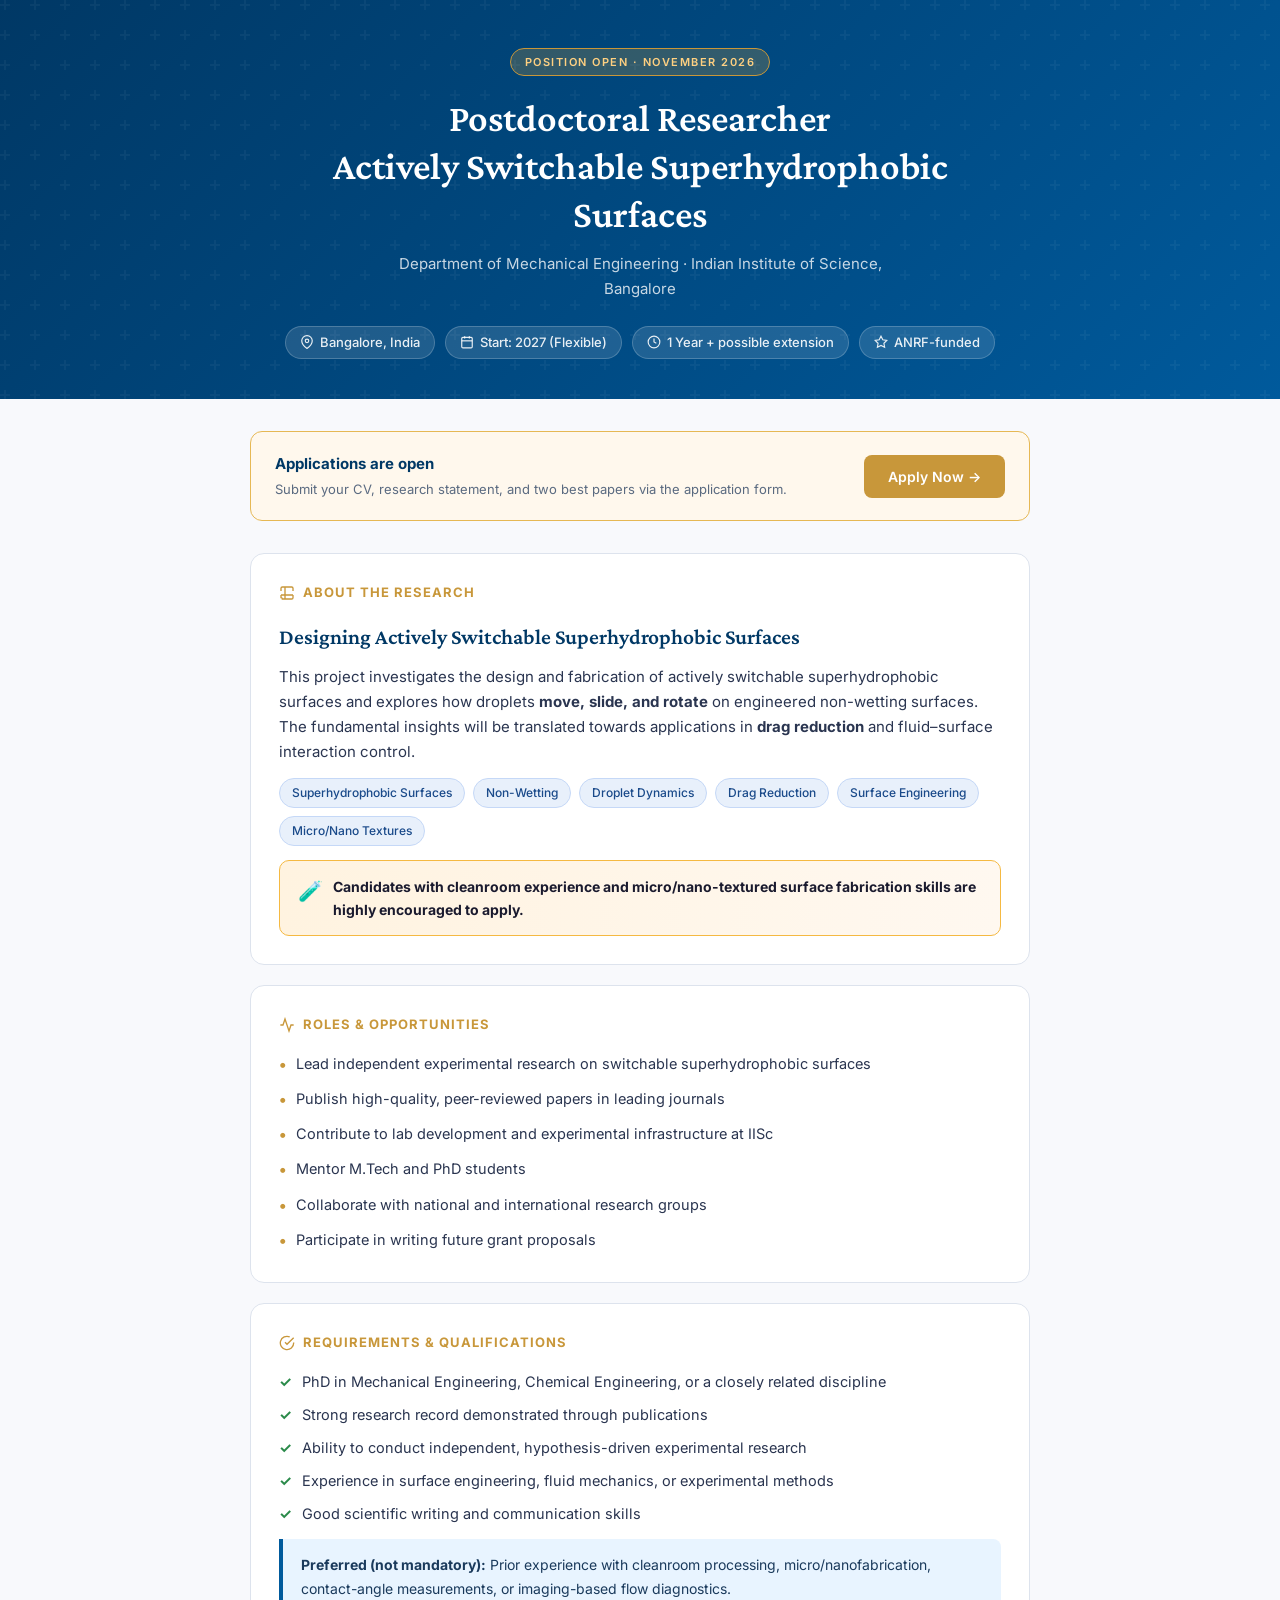
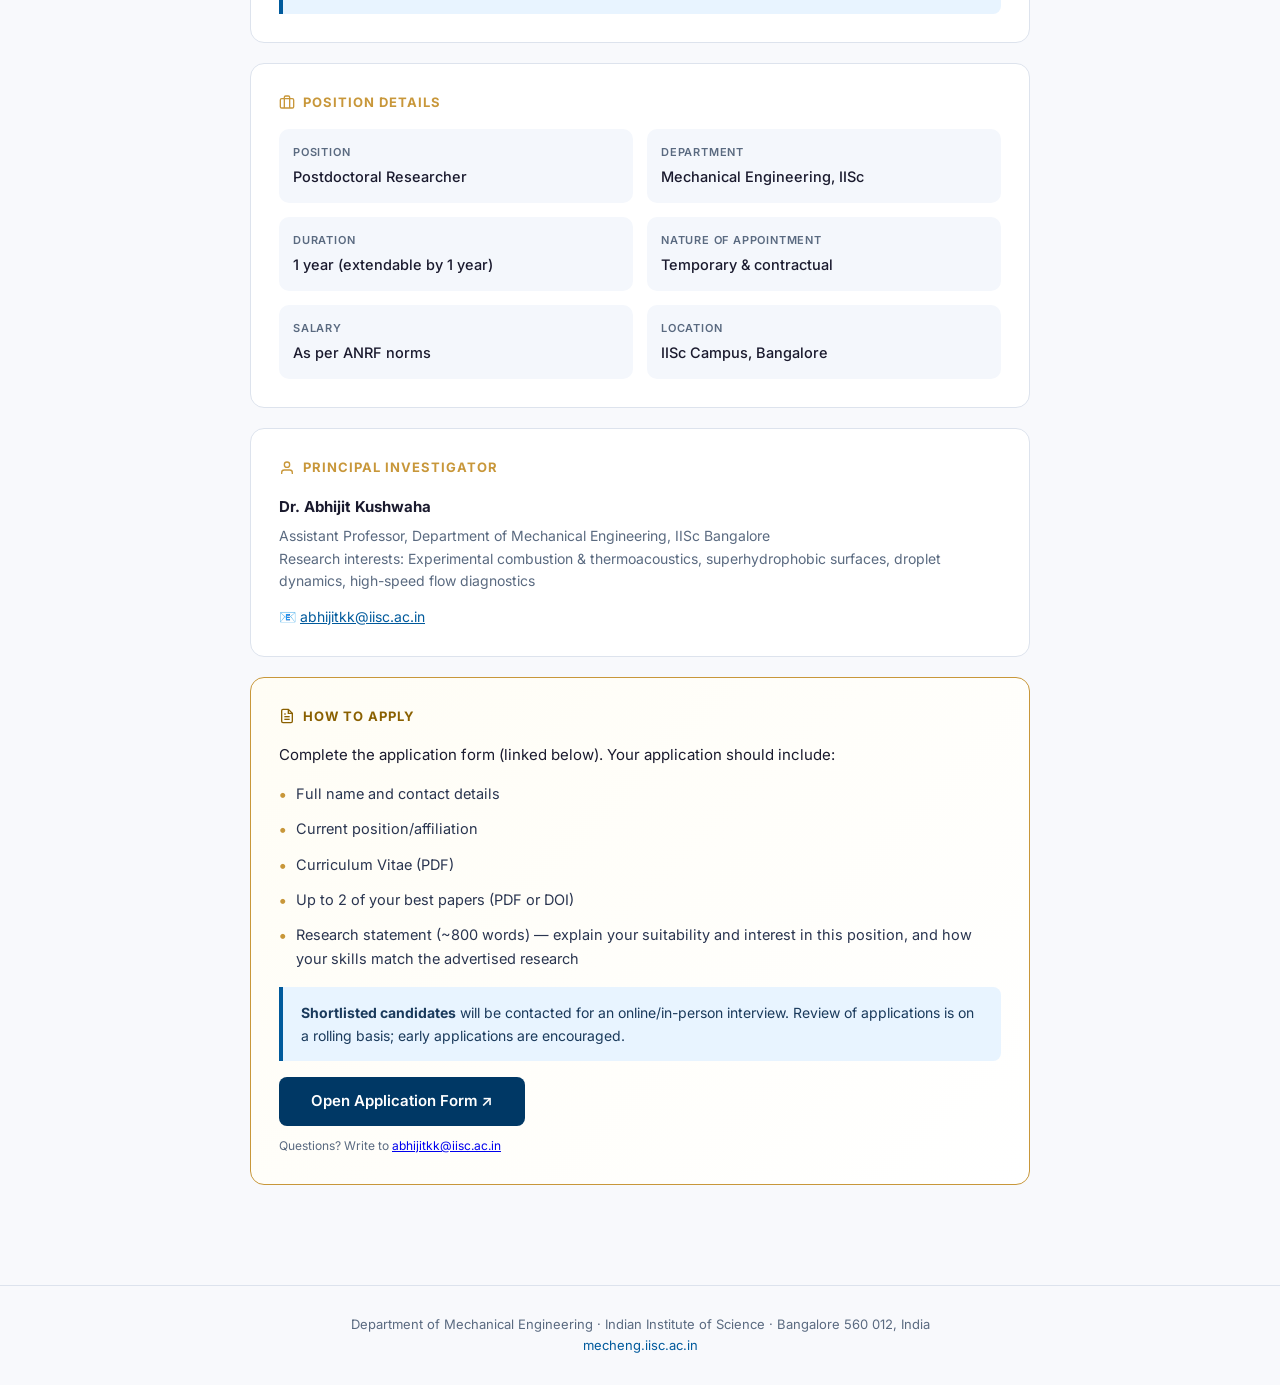
==== postdoc/index.html @ 493a9589 "Rename postdoc_advt.html to index.html" ====
<!DOCTYPE html>
<html lang="en">
<head>
<meta charset="UTF-8">
<meta name="viewport" content="width=device-width, initial-scale=1.0">
<title>Postdoctoral Researcher — IISc Bangalore (Superhydrophobic Surfaces)</title>
<style>
  @import url('https://fonts.googleapis.com/css2?family=Inter:wght@300;400;500;600;700&family=Crimson+Pro:ital,wght@0,400;0,600;1,400&display=swap');

  *, *::before, *::after { box-sizing: border-box; margin: 0; padding: 0; }

  :root {
    --iisc-blue: #003865;
    --iisc-gold: #C8973A;
    --accent: #005A9C;
    --text: #1a1a2e;
    --muted: #5a6a80;
    --bg: #f8f9fc;
    --card: #ffffff;
    --border: #dde3ed;
    --tag-bg: #e8f0fb;
    --tag-fg: #1a4a8a;
    --highlight: #fff8ed;
    --highlight-border: #e6b854;
  }

  body {
    font-family: 'Inter', sans-serif;
    background: var(--bg);
    color: var(--text);
    line-height: 1.65;
    font-size: 15px;
  }

  .hero {
    background: linear-gradient(135deg, var(--iisc-blue) 0%, #005A9C 100%);
    color: white;
    padding: 48px 24px 40px;
    text-align: center;
    position: relative;
    overflow: hidden;
  }
  .hero::before {
    content: '';
    position: absolute; inset: 0;
    background: url("data:image/svg+xml,%3Csvg width='60' height='60' viewBox='0 0 60 60' xmlns='http://www.w3.org/2000/svg'%3E%3Cg fill='none' fill-rule='evenodd'%3E%3Cg fill='%23ffffff' fill-opacity='0.04'%3E%3Cpath d='M36 34v-4h-2v4h-4v2h4v4h2v-4h4v-2h-4zm0-30V0h-2v4h-4v2h4v4h2V6h4V4h-4zM6 34v-4H4v4H0v2h4v4h2v-4h4v-2H6zM6 4V0H4v4H0v2h4v4h2V6h4V4H6z'/%3E%3C/g%3E%3C/g%3E%3C/svg%3E");
  }
  .hero-label {
    display: inline-block;
    background: rgba(200,151,58,0.25);
    border: 1px solid var(--iisc-gold);
    color: #ffd080;
    font-size: 11px;
    font-weight: 600;
    letter-spacing: 1.5px;
    text-transform: uppercase;
    padding: 4px 14px;
    border-radius: 20px;
    margin-bottom: 18px;
  }
  .hero h1 {
    font-family: 'Crimson Pro', Georgia, serif;
    font-size: clamp(1.6rem, 4vw, 2.4rem);
    font-weight: 600;
    line-height: 1.25;
    max-width: 700px;
    margin: 0 auto 14px;
  }
  .hero-sub {
    font-size: 15px;
    color: rgba(255,255,255,0.78);
    max-width: 540px;
    margin: 0 auto 24px;
  }
  .hero-meta {
    display: flex;
    flex-wrap: wrap;
    justify-content: center;
    gap: 10px;
  }
  .meta-pill {
    display: flex;
    align-items: center;
    gap: 6px;
    background: rgba(255,255,255,0.12);
    border: 1px solid rgba(255,255,255,0.2);
    color: rgba(255,255,255,0.9);
    padding: 5px 14px;
    border-radius: 20px;
    font-size: 13px;
    font-weight: 500;
  }

  .container {
    max-width: 820px;
    margin: 0 auto;
    padding: 0 20px 60px;
  }

  .cta-bar {
    background: var(--highlight);
    border: 1.5px solid var(--highlight-border);
    border-radius: 12px;
    padding: 20px 24px;
    margin: 32px 0;
    display: flex;
    flex-wrap: wrap;
    align-items: center;
    justify-content: space-between;
    gap: 14px;
  }
  .cta-text strong { color: var(--iisc-blue); font-size: 15px; }
  .cta-text p { color: var(--muted); font-size: 13px; margin-top: 2px; }
  .cta-btn {
    display: inline-block;
    background: var(--iisc-gold);
    color: white;
    font-weight: 600;
    font-size: 14px;
    padding: 10px 24px;
    border-radius: 8px;
    text-decoration: none;
    white-space: nowrap;
    transition: opacity .15s;
  }
  .cta-btn:hover { opacity: 0.88; }

  .card {
    background: var(--card);
    border: 1px solid var(--border);
    border-radius: 14px;
    padding: 28px;
    margin-bottom: 20px;
  }
  .card-title {
    font-size: 13px;
    font-weight: 700;
    letter-spacing: 1px;
    text-transform: uppercase;
    color: var(--iisc-gold);
    margin-bottom: 16px;
    display: flex;
    align-items: center;
    gap: 8px;
  }
  .card-title svg { flex-shrink: 0; }

  h2 {
    font-family: 'Crimson Pro', Georgia, serif;
    font-size: 1.35rem;
    font-weight: 600;
    color: var(--iisc-blue);
    margin-bottom: 10px;
  }

  .tags { display: flex; flex-wrap: wrap; gap: 8px; margin-top: 12px; }
  .tag {
    background: var(--tag-bg);
    color: var(--tag-fg);
    font-size: 12px;
    font-weight: 500;
    padding: 4px 12px;
    border-radius: 20px;
    border: 1px solid #c5d8f7;
  }

  ul.checkmark, ul.bullet {
    list-style: none;
    display: flex;
    flex-direction: column;
    gap: 9px;
    padding: 0;
  }
  ul.checkmark li::before { content: '✓'; color: #2a8a4a; font-weight: 700; margin-right: 10px; }
  ul.bullet li::before { content: '•'; color: var(--iisc-gold); font-weight: 700; margin-right: 10px; font-size: 1.1em; }
  ul li { font-size: 14.5px; color: #2a3550; display: flex; align-items: flex-start; }

  .info-box {
    background: #e8f4ff;
    border-left: 4px solid var(--accent);
    border-radius: 0 8px 8px 0;
    padding: 14px 18px;
    font-size: 14px;
    color: #1a3a5c;
    margin-top: 14px;
  }

  .grid-2 { display: grid; grid-template-columns: 1fr 1fr; gap: 14px; }
  @media (max-width: 540px) { .grid-2 { grid-template-columns: 1fr; } }

  .kv-item { padding: 14px; background: #f4f7fc; border-radius: 10px; }
  .kv-label { font-size: 11px; font-weight: 600; letter-spacing: .8px; text-transform: uppercase; color: var(--muted); margin-bottom: 4px; }
  .kv-value { font-size: 14.5px; font-weight: 500; color: var(--text); }

  .encouraged {
    background: linear-gradient(90deg, #fff3e0, #fff8f0);
    border: 1.5px solid #f5b942;
    border-radius: 10px;
    padding: 14px 18px;
    font-size: 14px;
    display: flex;
    align-items: flex-start;
    gap: 10px;
    margin-top: 14px;
  }
  .encouraged-icon { font-size: 20px; flex-shrink: 0; }

  .footer {
    text-align: center;
    color: var(--muted);
    font-size: 13px;
    padding: 28px 20px;
    border-top: 1px solid var(--border);
    margin-top: 20px;
  }
  .footer a { color: var(--accent); text-decoration: none; }
</style>
</head>
<body>

<div class="hero">
  <div class="hero-label">Position Open · November 2026</div>
  <h1>Postdoctoral Researcher<br>Actively Switchable Superhydrophobic Surfaces</h1>
  <p class="hero-sub">Department of Mechanical Engineering · Indian Institute of Science, Bangalore</p>
  <div class="hero-meta">
    <span class="meta-pill">
      <svg width="14" height="14" viewBox="0 0 24 24" fill="none" stroke="currentColor" stroke-width="2"><path d="M21 10c0 7-9 13-9 13s-9-6-9-13a9 9 0 0 1 18 0z"/><circle cx="12" cy="10" r="3"/></svg>
      Bangalore, India
    </span>
    <span class="meta-pill">
      <svg width="14" height="14" viewBox="0 0 24 24" fill="none" stroke="currentColor" stroke-width="2"><rect x="3" y="4" width="18" height="18" rx="2" ry="2"/><line x1="16" y1="2" x2="16" y2="6"/><line x1="8" y1="2" x2="8" y2="6"/><line x1="3" y1="10" x2="21" y2="10"/></svg>
      Start: 2027 (Flexible)
    </span>
    <span class="meta-pill">
      <svg width="14" height="14" viewBox="0 0 24 24" fill="none" stroke="currentColor" stroke-width="2"><circle cx="12" cy="12" r="10"/><polyline points="12 6 12 12 16 14"/></svg>
      1 Year + possible extension
    </span>
    <span class="meta-pill">
      <svg width="14" height="14" viewBox="0 0 24 24" fill="none" stroke="currentColor" stroke-width="2"><path d="M12 2l3.09 6.26L22 9.27l-5 4.87 1.18 6.88L12 17.77l-6.18 3.25L7 14.14 2 9.27l6.91-1.01L12 2z"/></svg>
      ANRF-funded
    </span>
  </div>
</div>

<div class="container">

  <div class="cta-bar">
    <div class="cta-text">
      <strong>Applications are open</strong>
      <p>Submit your CV, research statement, and two best papers via the application form.</p>
    </div>
    <a class="cta-btn" href="#apply">Apply Now →</a>
  </div>

  <div class="card">
    <div class="card-title">
      <svg width="16" height="16" viewBox="0 0 24 24" fill="none" stroke="currentColor" stroke-width="2"><path d="M9 3H5a2 2 0 0 0-2 2v4m6-6h10a2 2 0 0 1 2 2v4M9 3v18m0 0h10a2 2 0 0 0 2-2v-4M9 21H5a2 2 0 0 0-2-2v-4m0 0h18"/></svg>
      About the Research
    </div>
    <h2>Designing Actively Switchable Superhydrophobic Surfaces</h2>
    <p style="color:#2a3550; font-size:15px; margin-bottom:14px;">
      This project investigates the design and fabrication of actively switchable superhydrophobic surfaces and explores how droplets <strong>move, slide, and rotate</strong> on engineered non-wetting surfaces. The fundamental insights will be translated towards applications in <strong>drag reduction</strong> and fluid–surface interaction control.
    </p>
    <div class="tags">
      <span class="tag">Superhydrophobic Surfaces</span>
      <span class="tag">Non-Wetting</span>
      <span class="tag">Droplet Dynamics</span>
      <span class="tag">Drag Reduction</span>
      <span class="tag">Surface Engineering</span>
      <span class="tag">Micro/Nano Textures</span>
    </div>
    <div class="encouraged">
      <span class="encouraged-icon">🧪</span>
      <span><strong>Candidates with cleanroom experience and micro/nano-textured surface fabrication skills are highly encouraged to apply.</strong></span>
    </div>
  </div>

  <div class="card">
    <div class="card-title">
      <svg width="16" height="16" viewBox="0 0 24 24" fill="none" stroke="currentColor" stroke-width="2"><polyline points="22 12 18 12 15 21 9 3 6 12 2 12"/></svg>
      Roles &amp; Opportunities
    </div>
    <ul class="bullet">
      <li>Lead independent experimental research on switchable superhydrophobic surfaces</li>
      <li>Publish high-quality, peer-reviewed papers in leading journals</li>
      <li>Contribute to lab development and experimental infrastructure at IISc</li>
      <li>Mentor M.Tech and PhD students</li>
      <li>Collaborate with national and international research groups</li>
      <li>Participate in writing future grant proposals</li>
    </ul>
  </div>

  <div class="card">
    <div class="card-title">
      <svg width="16" height="16" viewBox="0 0 24 24" fill="none" stroke="currentColor" stroke-width="2"><path d="M22 11.08V12a10 10 0 1 1-5.93-9.14"/><polyline points="22 4 12 14.01 9 11.01"/></svg>
      Requirements &amp; Qualifications
    </div>
    <ul class="checkmark">
      <li>PhD in Mechanical Engineering, Chemical Engineering, or a closely related discipline</li>
      <li>Strong research record demonstrated through publications</li>
      <li>Ability to conduct independent, hypothesis-driven experimental research</li>
      <li>Experience in surface engineering, fluid mechanics, or experimental methods</li>
      <li>Good scientific writing and communication skills</li>
    </ul>
    <div class="info-box">
      <strong>Preferred (not mandatory):</strong> Prior experience with cleanroom processing, micro/nanofabrication, contact-angle measurements, or imaging-based flow diagnostics.
    </div>
  </div>

  <div class="card">
    <div class="card-title">
      <svg width="16" height="16" viewBox="0 0 24 24" fill="none" stroke="currentColor" stroke-width="2"><rect x="2" y="7" width="20" height="14" rx="2" ry="2"/><path d="M16 21V5a2 2 0 0 0-2-2h-4a2 2 0 0 0-2 2v16"/></svg>
      Position Details
    </div>
    <div class="grid-2">
      <div class="kv-item">
        <div class="kv-label">Position</div>
        <div class="kv-value">Postdoctoral Researcher</div>
      </div>
      <div class="kv-item">
        <div class="kv-label">Department</div>
        <div class="kv-value">Mechanical Engineering, IISc</div>
      </div>
      <div class="kv-item">
        <div class="kv-label">Duration</div>
        <div class="kv-value">1 year (extendable by 1 year)</div>
      </div>
      <div class="kv-item">
        <div class="kv-label">Nature of Appointment</div>
        <div class="kv-value">Temporary &amp; contractual</div>
      </div>
      <div class="kv-item">
        <div class="kv-label">Salary</div>
        <div class="kv-value">As per ANRF norms</div>
      </div>
      <div class="kv-item">
        <div class="kv-label">Location</div>
        <div class="kv-value">IISc Campus, Bangalore</div>
      </div>
    </div>
  </div>

  <div class="card">
    <div class="card-title">
      <svg width="16" height="16" viewBox="0 0 24 24" fill="none" stroke="currentColor" stroke-width="2"><path d="M20 21v-2a4 4 0 0 0-4-4H8a4 4 0 0 0-4 4v2"/><circle cx="12" cy="7" r="4"/></svg>
      Principal Investigator
    </div>
    <p style="font-size:15px; margin-bottom:6px;"><strong>Dr. Abhijit Kushwaha</strong></p>
    <p style="color:var(--muted); font-size:14px; line-height:1.6;">
      Assistant Professor, Department of Mechanical Engineering, IISc Bangalore<br>
      Research interests: Experimental combustion &amp; thermoacoustics, superhydrophobic surfaces, droplet dynamics, high-speed flow diagnostics
    </p>
    <p style="margin-top:12px; font-size:14px;">
      📧 <a href="mailto:abhijitkk@iisc.ac.in" style="color:var(--accent);">abhijitkk@iisc.ac.in</a>
    </p>
  </div>

  <div id="apply" class="card" style="border-color: var(--iisc-gold); background: linear-gradient(135deg,#fffdf5,#fff);">
    <div class="card-title" style="color: #8a6000;">
      <svg width="16" height="16" viewBox="0 0 24 24" fill="none" stroke="currentColor" stroke-width="2"><path d="M14 2H6a2 2 0 0 0-2 2v16a2 2 0 0 0 2 2h12a2 2 0 0 0 2-2V8z"/><polyline points="14 2 14 8 20 8"/><line x1="16" y1="13" x2="8" y2="13"/><line x1="16" y1="17" x2="8" y2="17"/><polyline points="10 9 9 9 8 9"/></svg>
      How to Apply
    </div>
    <p style="font-size:15px; margin-bottom:14px;">
      Complete the application form (linked below). Your application should include:
    </p>
    <ul class="bullet" style="margin-bottom:16px;">
      <li>Full name and contact details</li>
      <li>Current position/affiliation</li>
      <li>Curriculum Vitae (PDF)</li>
      <li>Up to 2 of your best papers (PDF or DOI)</li>
      <li>Research statement (~800 words) — explain your suitability and interest in this position, and how your skills match the advertised research</li>
    </ul>
    <div class="info-box" style="margin-bottom:16px;">
      <strong>Shortlisted candidates</strong> will be contacted for an online/in-person interview. Review of applications is on a rolling basis; early applications are encouraged.
    </div>
    <a class="cta-btn" href="https://forms.gle/fHqy4BmEtC9A257CA" target="_blank" style="display:inline-block; font-size:15px; padding:12px 32px; background: var(--iisc-blue);">
      Open Application Form ↗
    </a>
    <p style="font-size:12px; color:var(--muted); margin-top:10px;">
      Questions? Write to <a href="mailto:abhijitkk@iisc.ac.in">abhijitkk@iisc.ac.in</a>
    </p>
  </div>

</div>

<div class="footer">
  Department of Mechanical Engineering · Indian Institute of Science · Bangalore 560 012, India<br>
  <a href="https://mecheng.iisc.ac.in" target="_blank">mecheng.iisc.ac.in</a>
</div>

</body>
</html>
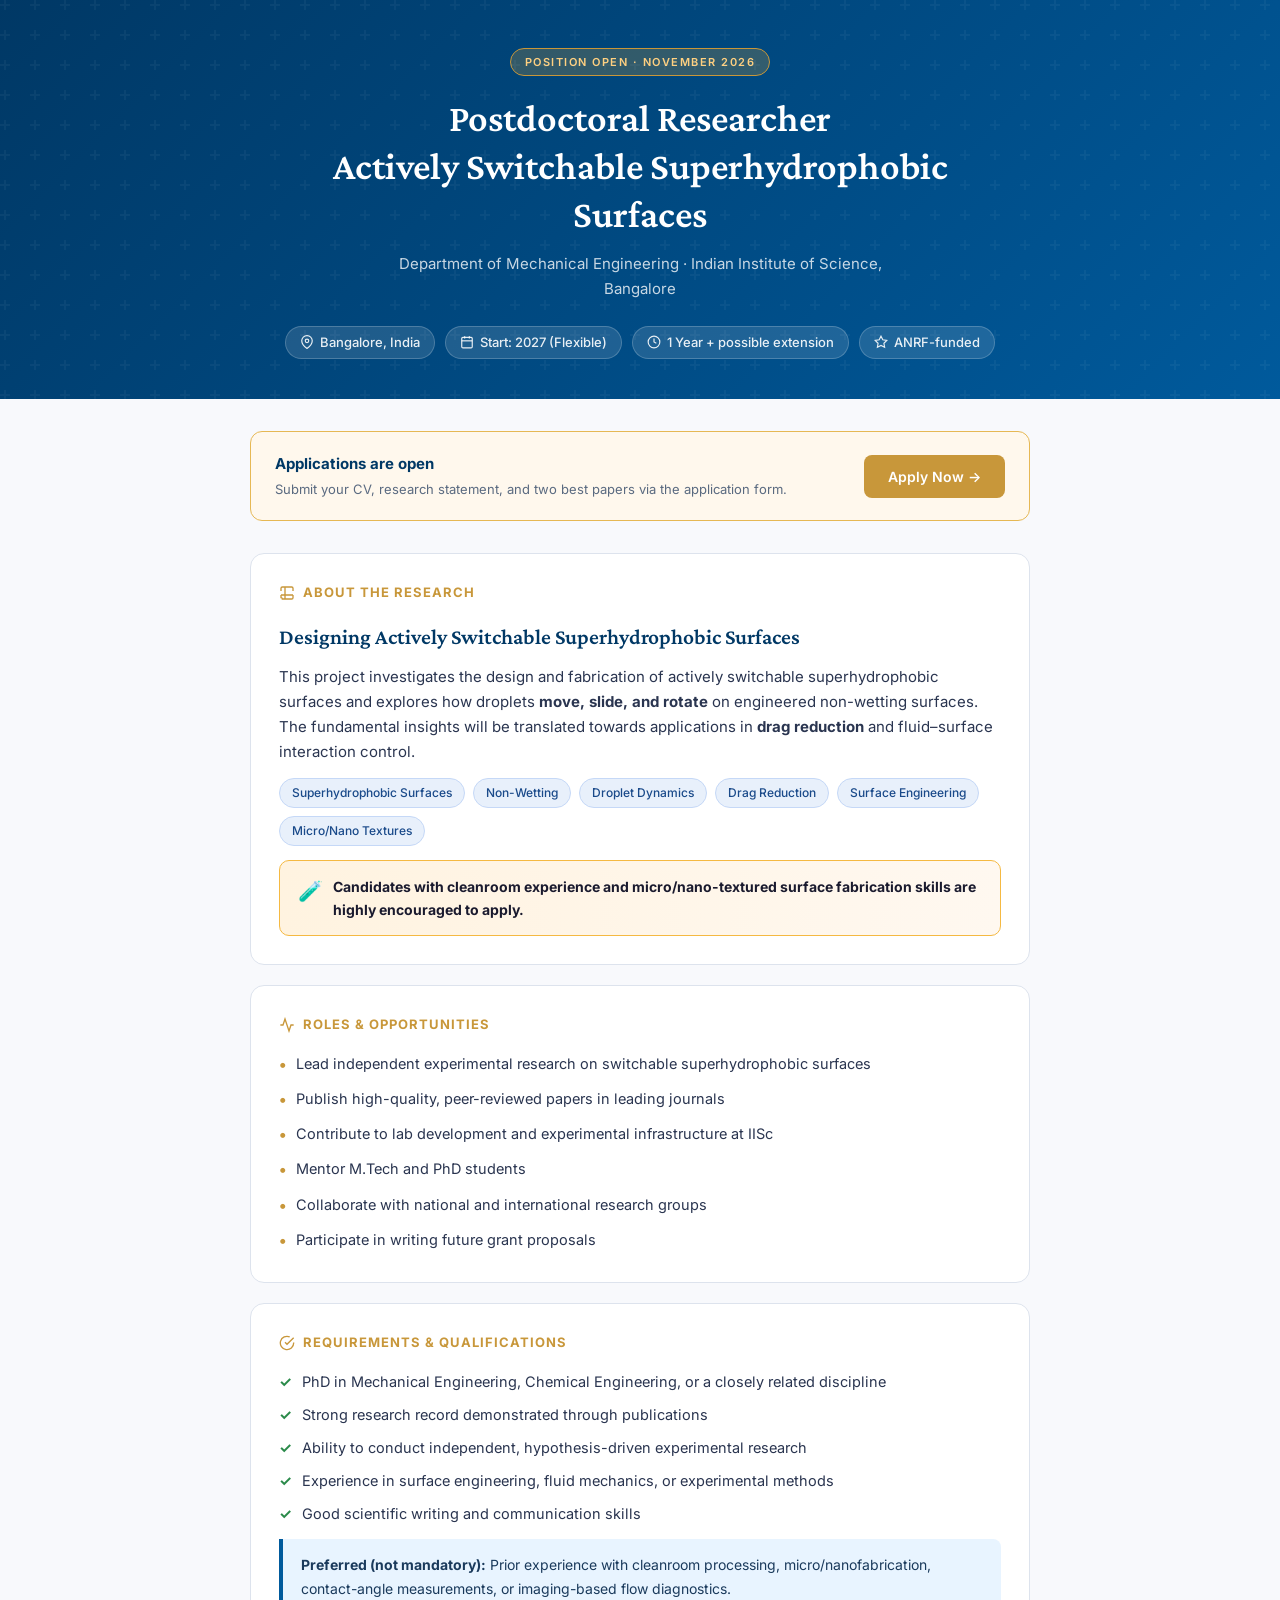
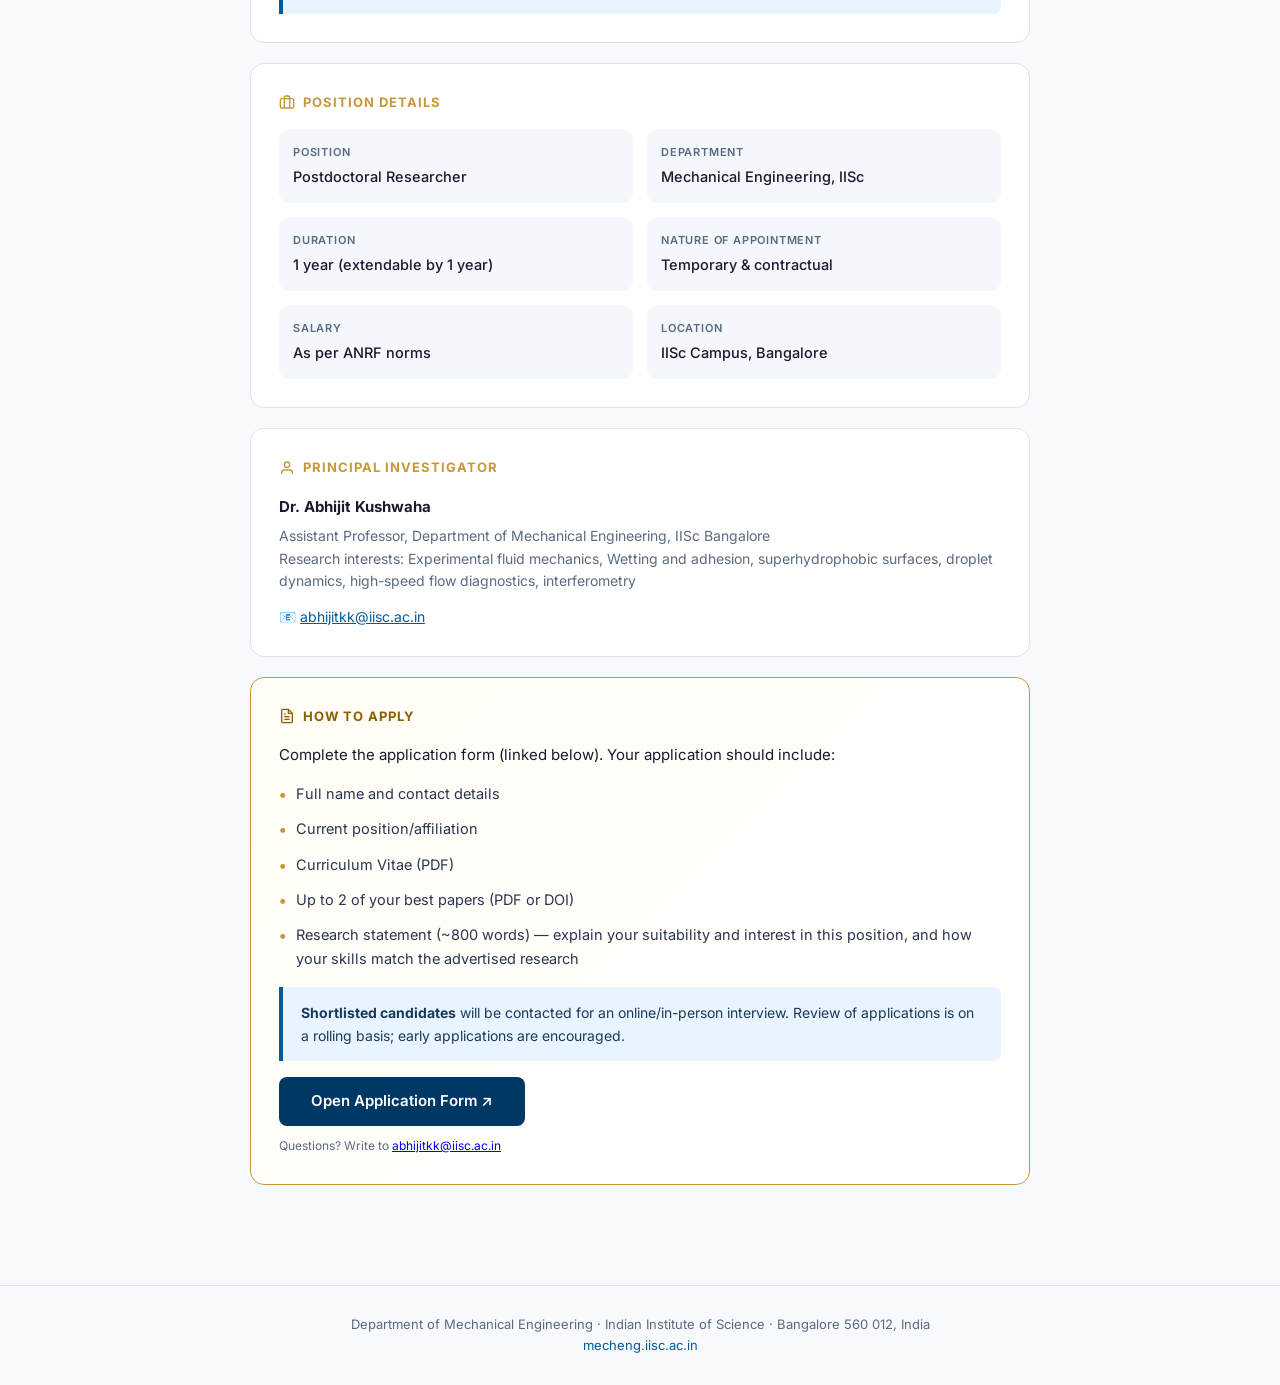
==== commit b40fce32: "Update research interests in index.html" ====
--- a/postdoc/index.html
+++ b/postdoc/index.html
@@ -348,7 +348,7 @@
     <p style="font-size:15px; margin-bottom:6px;"><strong>Dr. Abhijit Kushwaha</strong></p>
     <p style="color:var(--muted); font-size:14px; line-height:1.6;">
       Assistant Professor, Department of Mechanical Engineering, IISc Bangalore<br>
-      Research interests: Experimental combustion &amp; thermoacoustics, superhydrophobic surfaces, droplet dynamics, high-speed flow diagnostics
+      Research interests: Experimental fluid mechanics, Wetting and adhesion, superhydrophobic surfaces, droplet dynamics, high-speed flow diagnostics, interferometry
     </p>
     <p style="margin-top:12px; font-size:14px;">
       📧 <a href="mailto:abhijitkk@iisc.ac.in" style="color:var(--accent);">abhijitkk@iisc.ac.in</a>
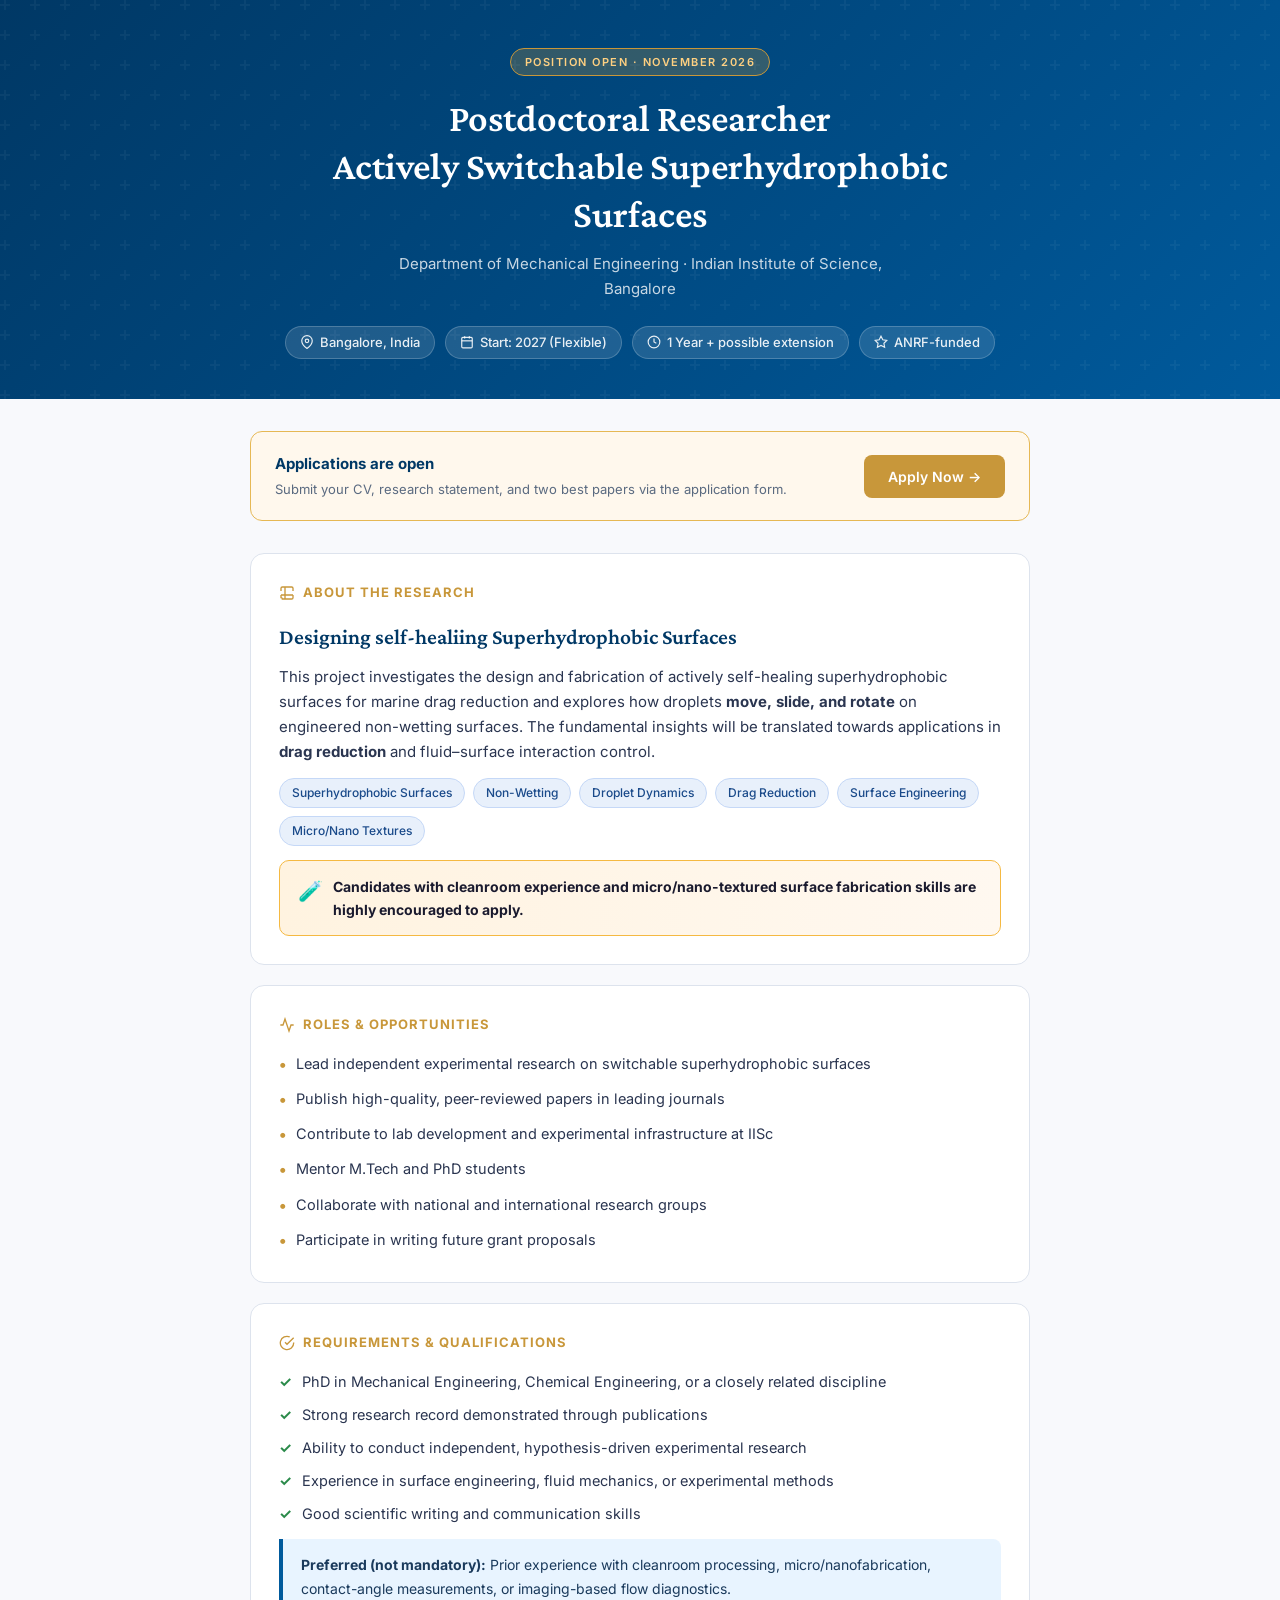
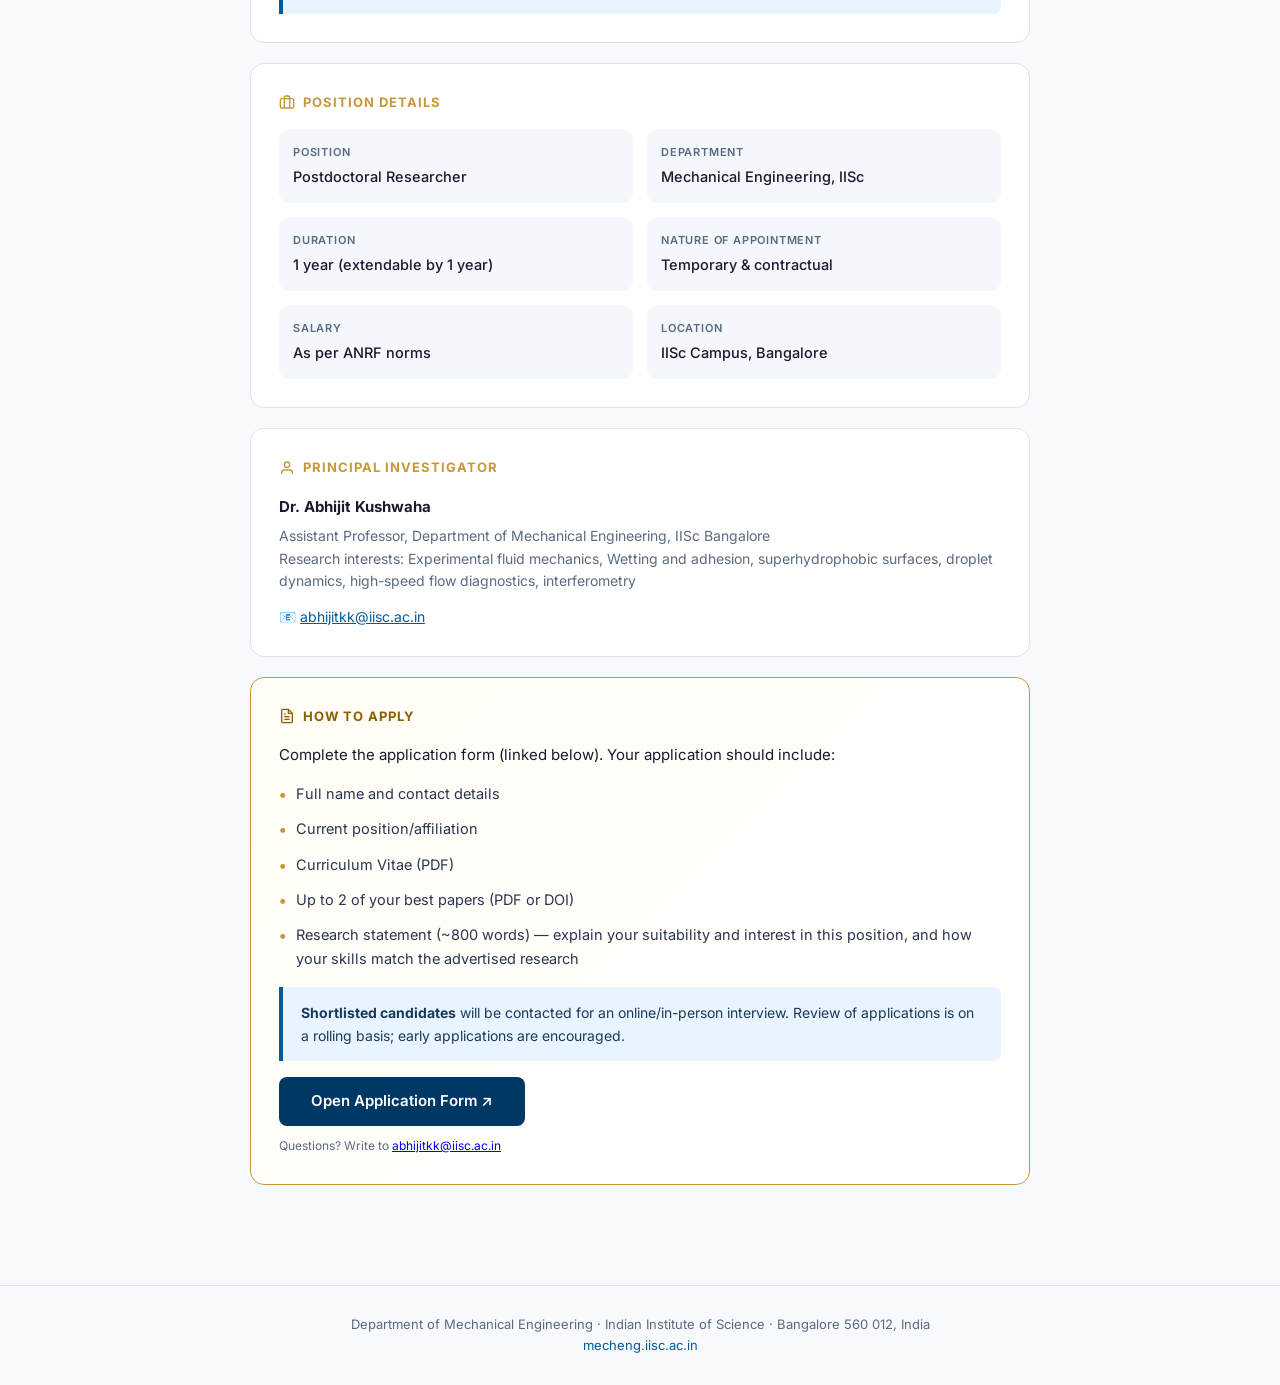
==== commit 650b1234: "Update index.html" ====
--- a/postdoc/index.html
+++ b/postdoc/index.html
@@ -257,9 +257,9 @@
       <svg width="16" height="16" viewBox="0 0 24 24" fill="none" stroke="currentColor" stroke-width="2"><path d="M9 3H5a2 2 0 0 0-2 2v4m6-6h10a2 2 0 0 1 2 2v4M9 3v18m0 0h10a2 2 0 0 0 2-2v-4M9 21H5a2 2 0 0 0-2-2v-4m0 0h18"/></svg>
       About the Research
     </div>
-    <h2>Designing Actively Switchable Superhydrophobic Surfaces</h2>
+    <h2>Designing self-healiing Superhydrophobic Surfaces</h2>
     <p style="color:#2a3550; font-size:15px; margin-bottom:14px;">
-      This project investigates the design and fabrication of actively switchable superhydrophobic surfaces and explores how droplets <strong>move, slide, and rotate</strong> on engineered non-wetting surfaces. The fundamental insights will be translated towards applications in <strong>drag reduction</strong> and fluid–surface interaction control.
+      This project investigates the design and fabrication of actively self-healing superhydrophobic surfaces for marine drag reduction and explores how droplets <strong>move, slide, and rotate</strong> on engineered non-wetting surfaces. The fundamental insights will be translated towards applications in <strong>drag reduction</strong> and fluid–surface interaction control.
     </p>
     <div class="tags">
       <span class="tag">Superhydrophobic Surfaces</span>
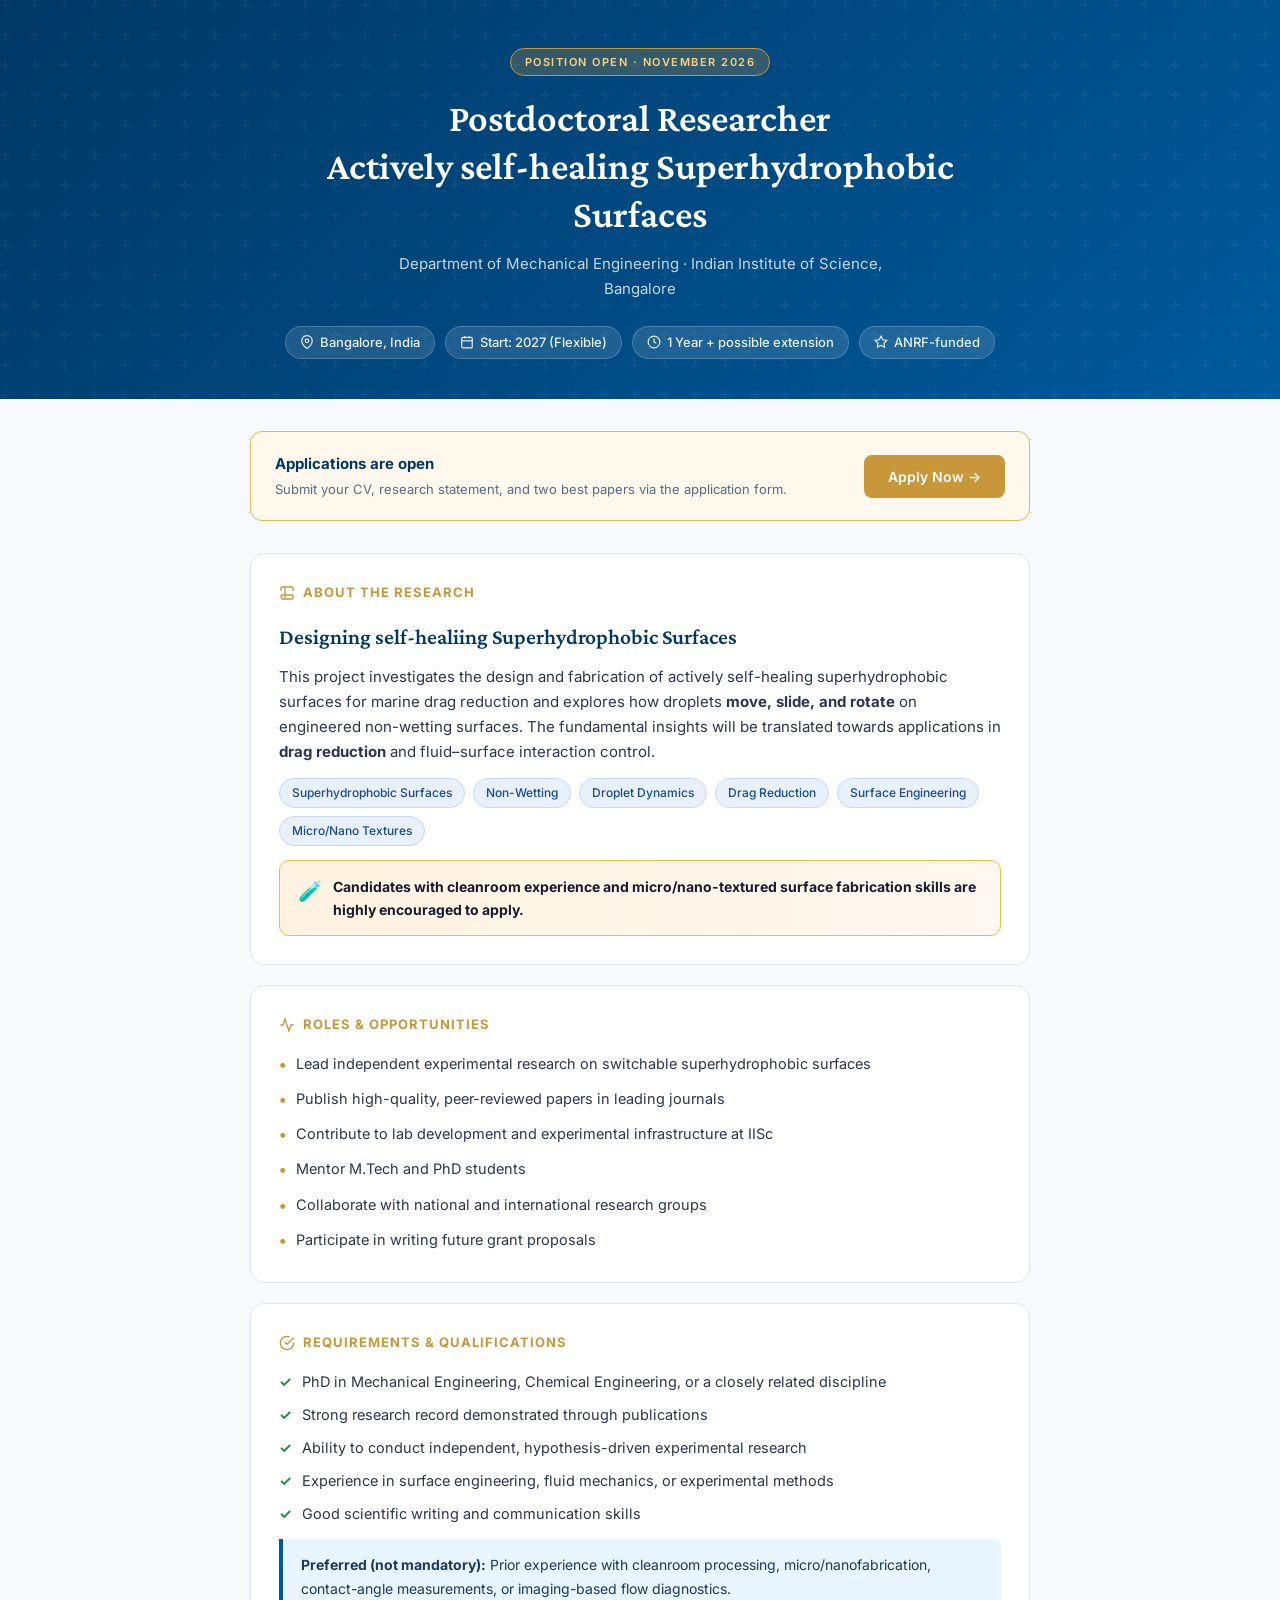
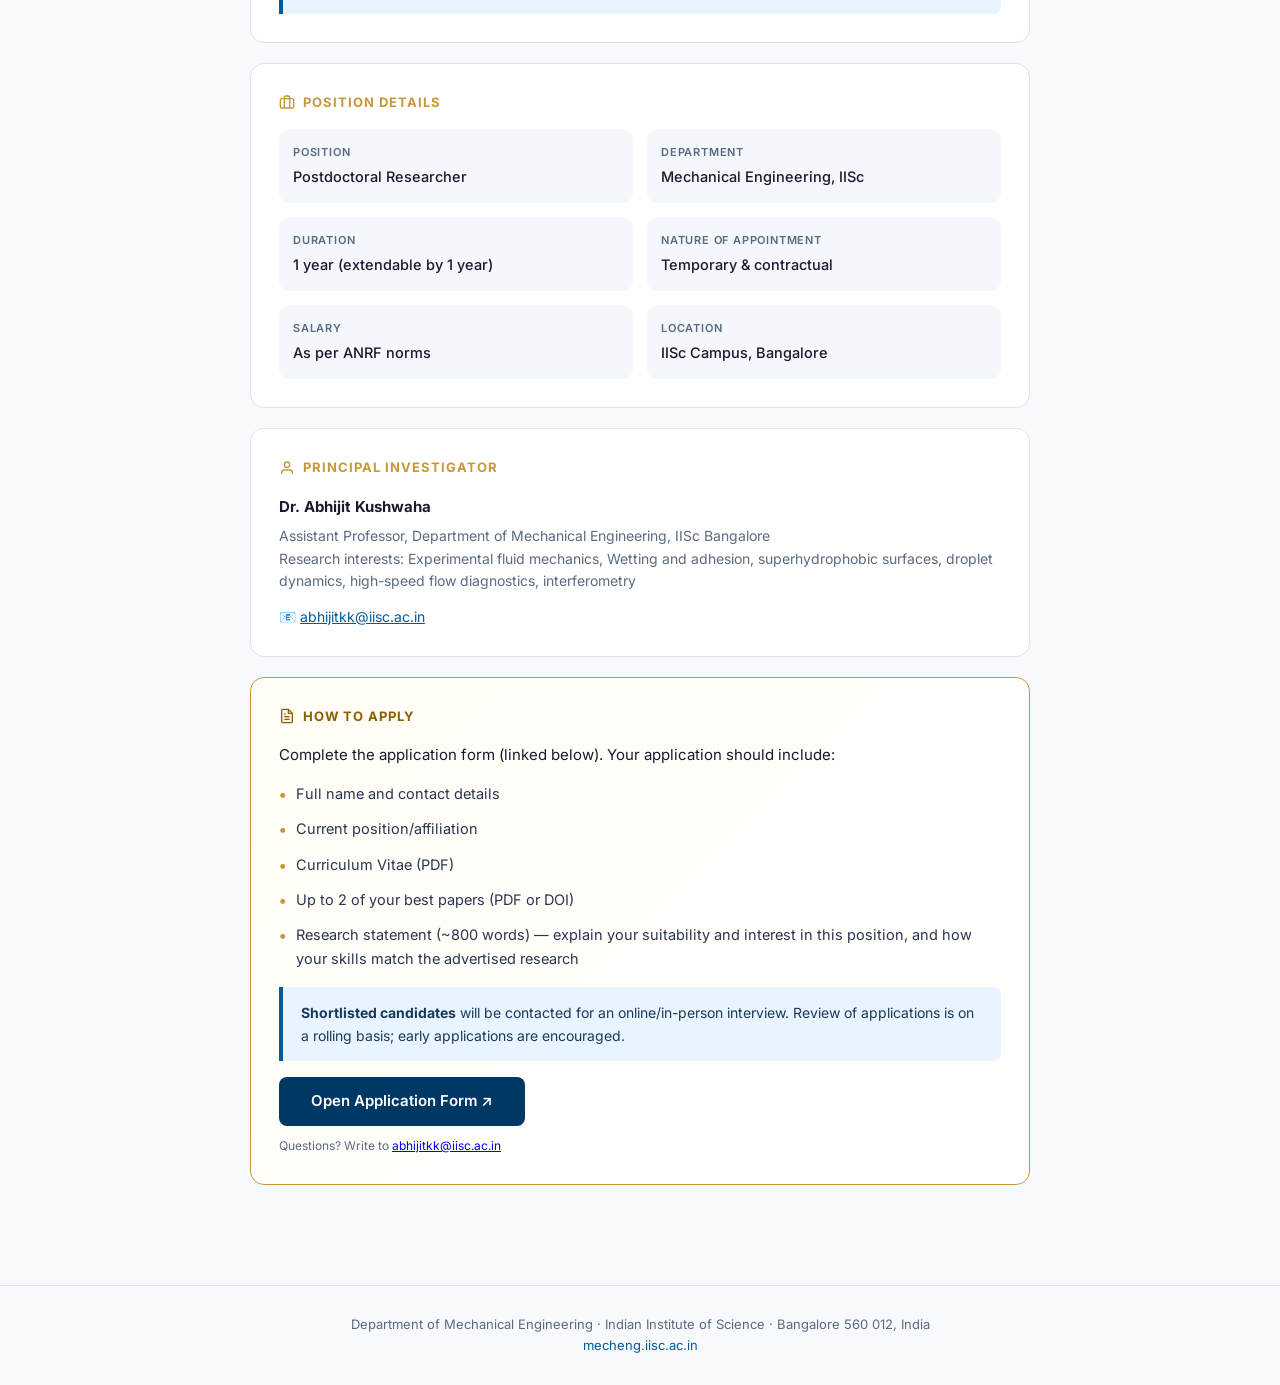
==== commit c960353b: "Update job title to 'Actively self-healing Superhydrophobic Surfaces'" ====
--- a/postdoc/index.html
+++ b/postdoc/index.html
@@ -220,7 +220,7 @@
 
 <div class="hero">
   <div class="hero-label">Position Open · November 2026</div>
-  <h1>Postdoctoral Researcher<br>Actively Switchable Superhydrophobic Surfaces</h1>
+  <h1>Postdoctoral Researcher<br>Actively self-healing Superhydrophobic Surfaces</h1>
   <p class="hero-sub">Department of Mechanical Engineering · Indian Institute of Science, Bangalore</p>
   <div class="hero-meta">
     <span class="meta-pill">
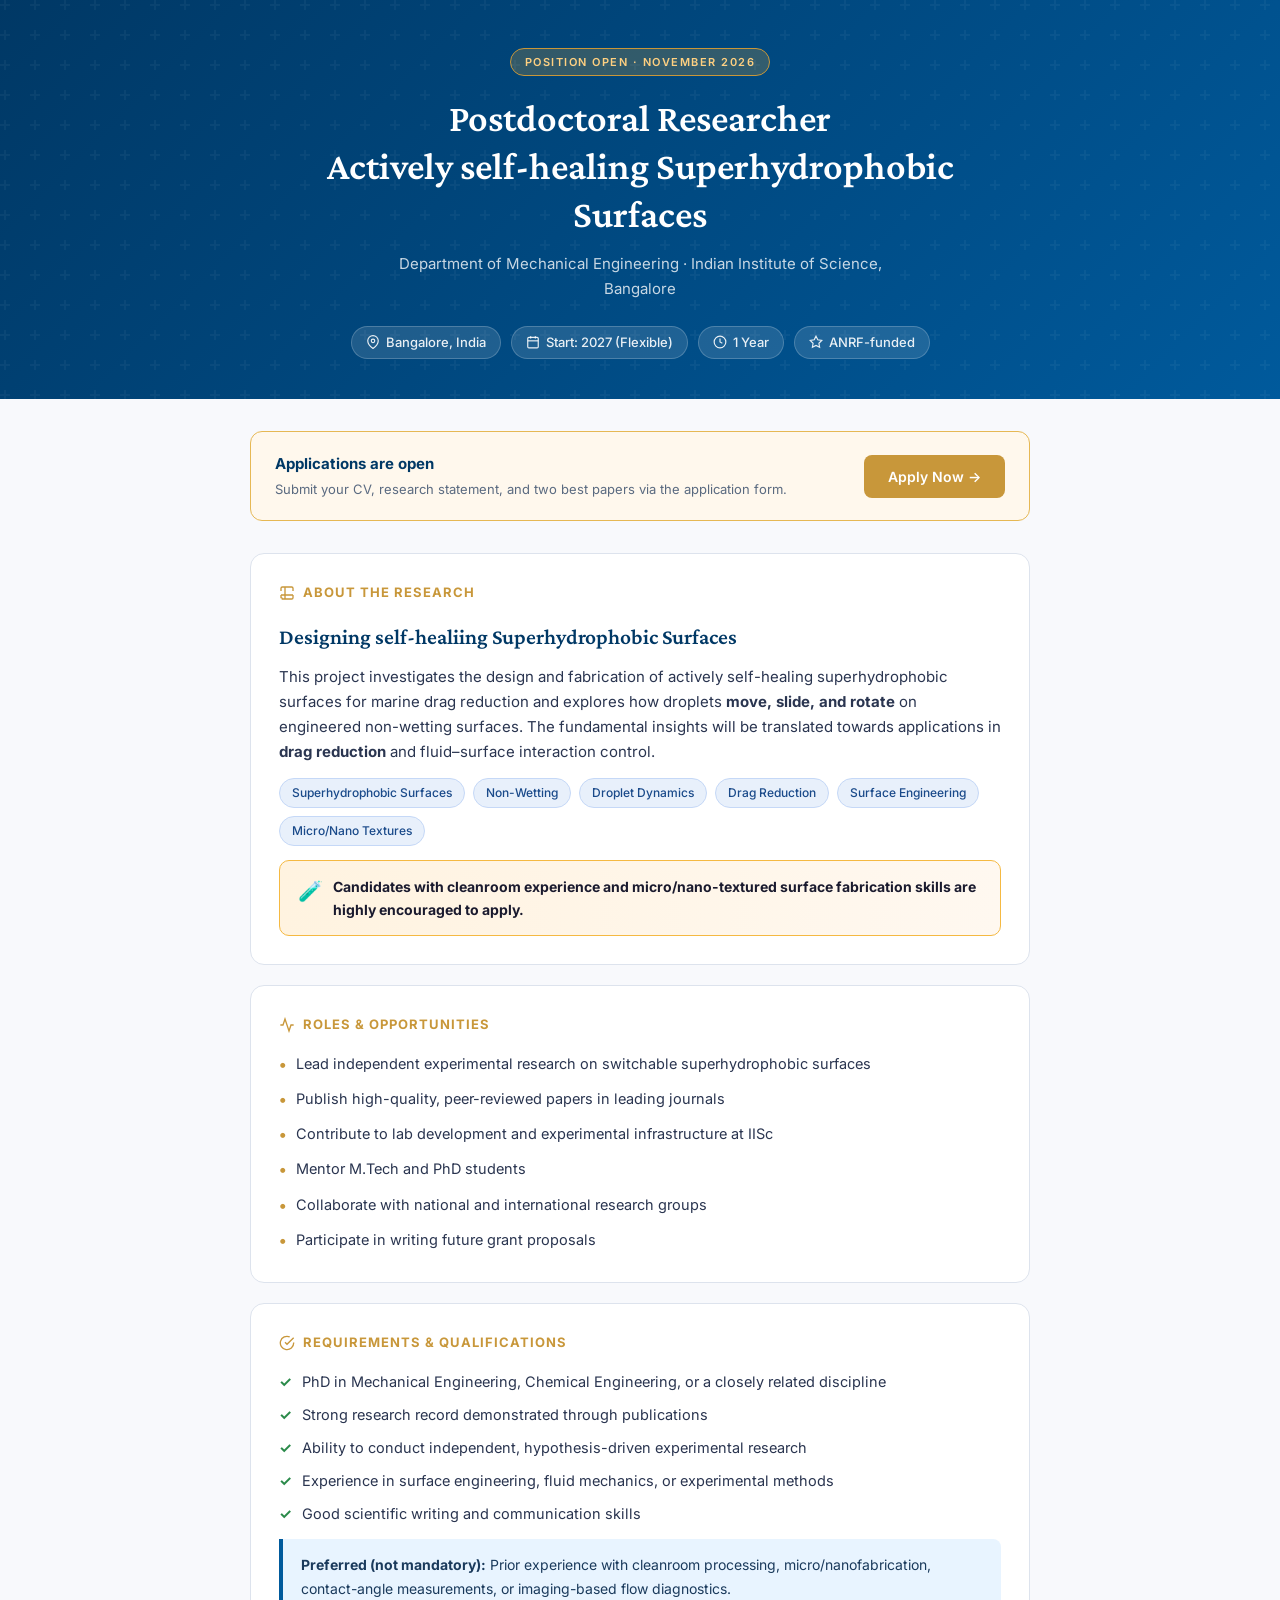
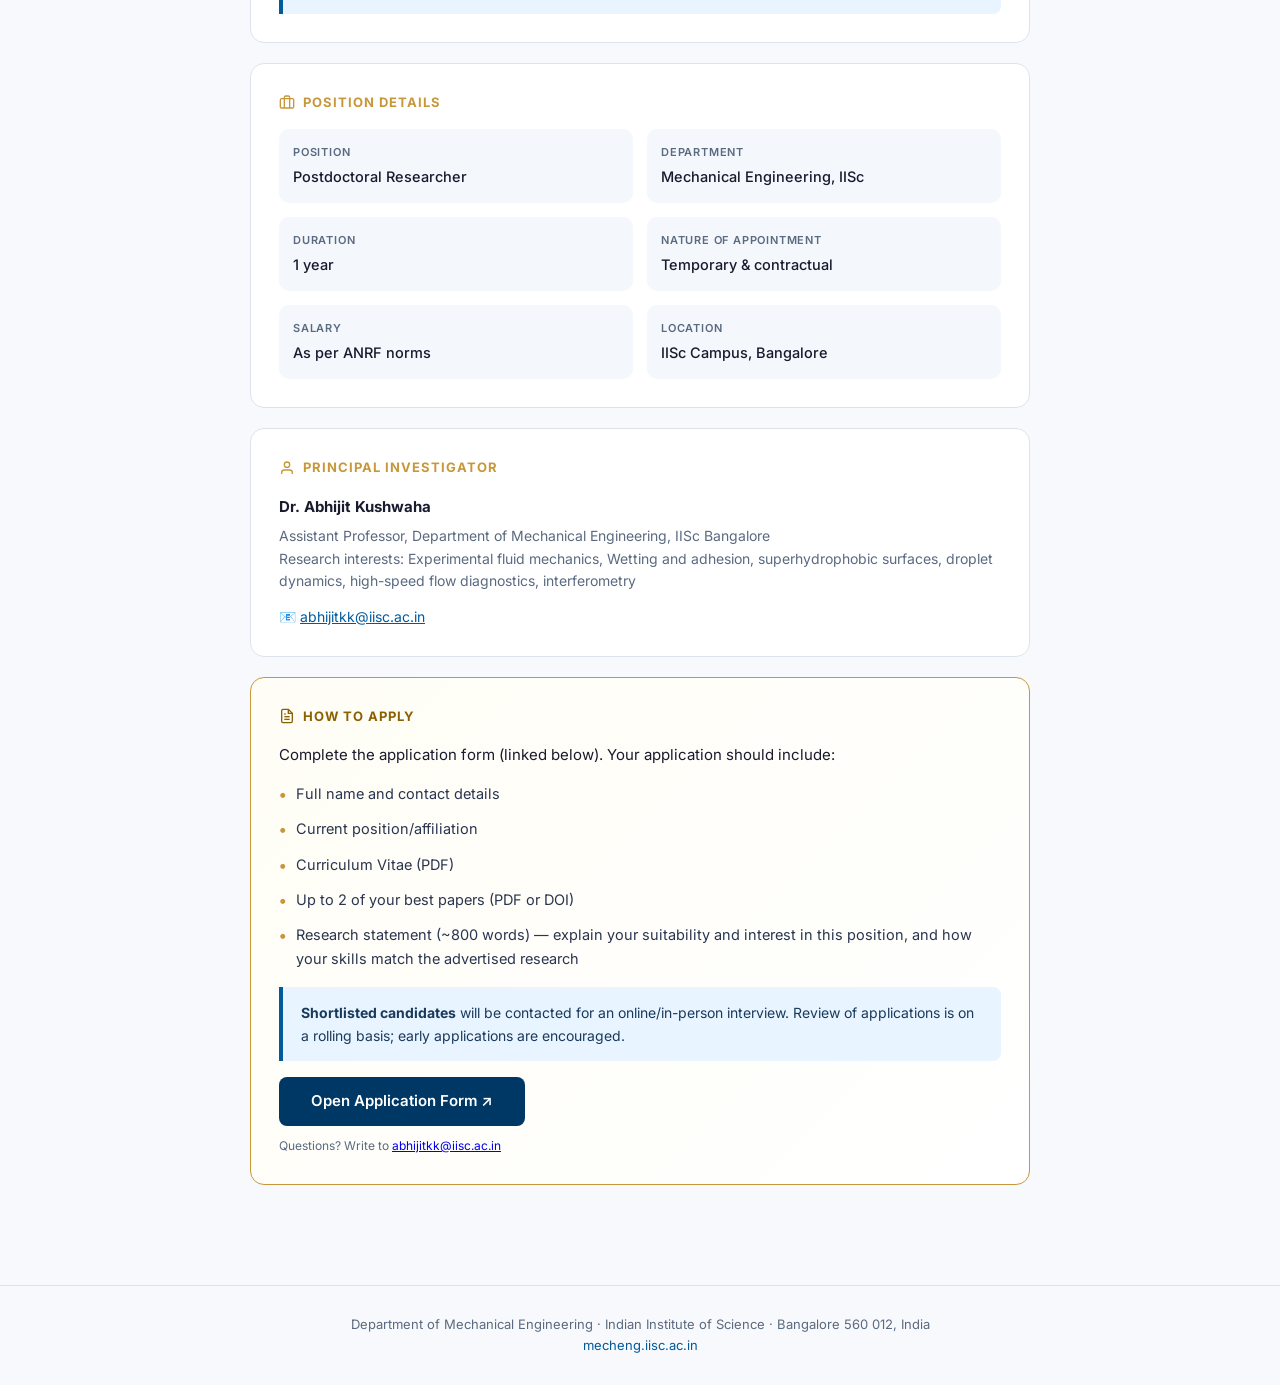
==== commit 3e9d446b: "Update index.html" ====
--- a/postdoc/index.html
+++ b/postdoc/index.html
@@ -233,7 +233,7 @@
     </span>
     <span class="meta-pill">
       <svg width="14" height="14" viewBox="0 0 24 24" fill="none" stroke="currentColor" stroke-width="2"><circle cx="12" cy="12" r="10"/><polyline points="12 6 12 12 16 14"/></svg>
-      1 Year + possible extension
+      1 Year
     </span>
     <span class="meta-pill">
       <svg width="14" height="14" viewBox="0 0 24 24" fill="none" stroke="currentColor" stroke-width="2"><path d="M12 2l3.09 6.26L22 9.27l-5 4.87 1.18 6.88L12 17.77l-6.18 3.25L7 14.14 2 9.27l6.91-1.01L12 2z"/></svg>
@@ -323,7 +323,7 @@
       </div>
       <div class="kv-item">
         <div class="kv-label">Duration</div>
-        <div class="kv-value">1 year (extendable by 1 year)</div>
+        <div class="kv-value">1 year </div>
       </div>
       <div class="kv-item">
         <div class="kv-label">Nature of Appointment</div>
